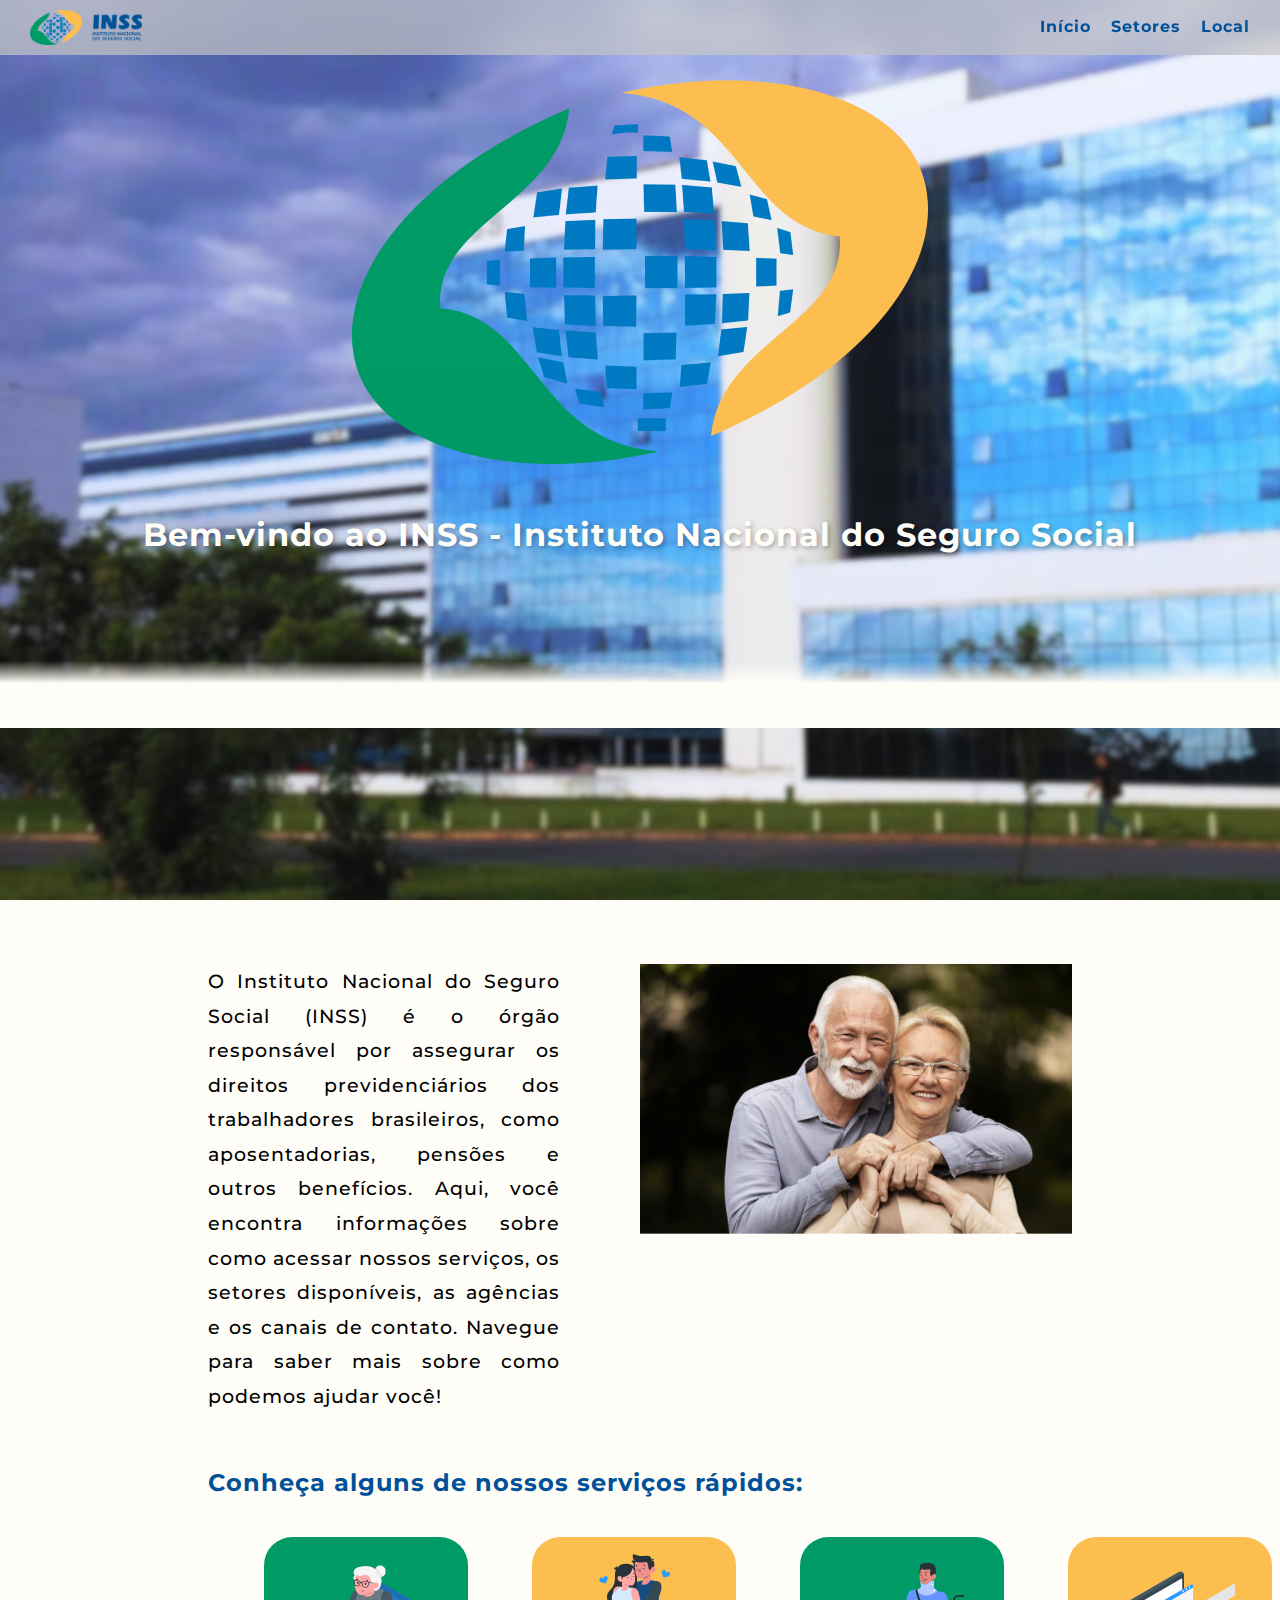
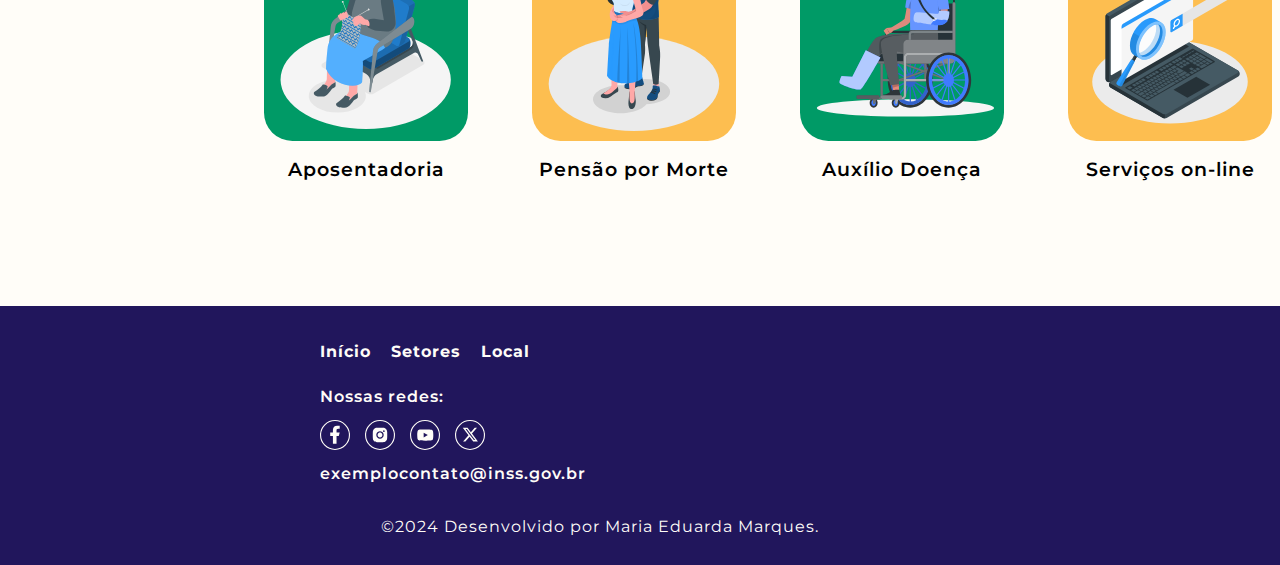
==== index.html @ 537c0dcf "Add files via upload" ====
<!DOCTYPE html>
<html lang="pt-br">

<head>
    <meta charset="UTF-8">
    <meta name="viewport" content="width=device-width, initial-scale=1.0">
    <title>Instituto Nacional do Seguro Social</title>
    <link rel="icon" href="/img/logo-menor.png" type="image/png">
    <link rel="stylesheet" href="/styles/home.css">
</head>

<body>
    <header>
        <div class="header">
            <img src="/img/inss-logo.png" alt="logo" class="logo">
            <nav>
                <ul class="nav_links">
                    <li><a href="index.html" class="active">Início</a></li>
                    <li><a href="setores.html">Setores</a></li>
                    <li><a href="local.html">Local</a></li>
                </ul>
            </nav>
        </div>
    </header>

    <section id="hero_container">
        <section class="background">
            <div class="hero">
                <div class="hero_image">
                    <img src="/img/logo-menor.png" alt="Logo INSS">
                </div>
                <div class="hero_title">
                    <h1>Bem-vindo ao INSS - Instituto Nacional do Seguro Social</h1>
                    <h3>Garantindo seus direitos e benefícios</h3>
                </div>
            </div>
            <div class="gradient"></div>
        </section>
    
        <section id="hero_content">    
            <section id="home_texts">
                <div class="paragraph_1">
                    <div class="paragraph_1_text">
                        <p>O Instituto Nacional do Seguro Social (INSS) é o órgão responsável por assegurar os direitos previdenciários dos trabalhadores brasileiros, como aposentadorias, pensões e outros benefícios. Aqui, você encontra informações sobre como acessar nossos serviços, os setores disponíveis, as agências e os canais de contato. Navegue para saber mais sobre como podemos ajudar você!</p>
                    </div>
                    <div class="image_p1">
                        <img src="/img/idosos 1.png" alt="humans_right_image">
                    </div>
                </div>
    
                <h2 class="mensagem">Conheça alguns de nossos serviços rápidos:</h2>
    
                <div class="servicos_rapidos">
                    <a href="setores.html#aposentadoria" class="item">
                        <div class="item_img">
                            <img src="/img/aposent.svg" alt="aposent">
                        </div>
                        <div class="serv_texto">
                            <p>Aposentadoria</p>
                        </div>
                    </a>
    
                    <a href="setores.html#pensao-por-morte" class="item">
                        <div class="item_img">
                            <img src="/img/pensao.svg" alt="pensao">
                        </div>
                        <div class="serv_texto">
                            <p>Pensão por Morte</p>
                        </div>
                    </a>
    
                    <a href="setores.html#auxilio-doenca" class="item">
                        <div class="item_img">
                            <img src="/img/aux-doenca.svg" alt="aux-doenca">
                        </div>
                        <div class="serv_texto">
                            <p>Auxílio Doença</p>
                        </div>
                    </a>
    
                    <a onclick="window.open('https://www.gov.br/pt-br/temas/meu-inss','_blank')" class="item">
                        <div class="item_img">
                            <img src="/img/servicos-online.svg" alt="serv-online">
                        </div>
                        <div class="serv_texto">
                            <p>Serviços on-line</p>
                        </div>
                    </a>
                </div>
    
            </section>
        </section>
        
    </section>
    
    <footer class="footer">
        <div class="footer_pages">
            <nav>
                <ul class="footer_nav_links">
                    <li><a href="index.html">Início</a></li>
                    <li><a href="setores.html">Setores</a></li>
                    <li><a href="local.html">Local</a></li>
                </ul>
            </nav>
        </div>

        <div class="footer_info">
            <div class="redes">
                <p>Nossas redes:</p>
                <nav>
                    <ul class="links_redes">
                        <div class="rede1">
                            <li><a onclick="window.open('https://www.facebook.com/@inss.gov/', '_blank')">
                                <img src="/img/Group 19.svg" alt="facebook">
                            </a></li>
                        </div>
        
                        <div class="rede2">
                            <li><a onclick="window.open('https://www.instagram.com/inss_oficial_gov/', '_blank')">
                                <img src="/img/Group 12.svg" alt="instagram">
                            </a></li>
                        </div>
                        
                        <div class="rede3">
                            <li><a onclick="window.open('https://www.youtube.com/@INSSOficial', '_blank')">
                                <img src="/img/Group 16.svg" alt="youtube">
                            </a></li>
                        </div>
                        
                        <div class="rede4">
                            <li><a onclick="window.open('https://x.com/INSS_oficial', '_blank')">
                                <img src="img/Group 14.svg" alt="x">
                            </a></li>
                        </div>
                    </ul>
                </nav>
                <p>exemplocontato@inss.gov.br</p>
            </div>
        </div>
        
        

        <div class="final">
            <img src="../img/logo.svg" alt="" class="footer_logo">
            <p>&copy2024 Desenvolvido por Maria Eduarda Marques.</p>
        </div>
    </footer>

    <script src="js/scripts.js"></script>
</body>
</html>
---- styles/home.css ----
@import url('https://fonts.googleapis.com/css2?family=Kablammo&family=Kreon:wght@300..700&family=Montserrat:ital,wght@0,100..900;1,100..900&display=swap');

/* Reset básico */
* {
    margin: 0;
    padding: 0;
    box-sizing: border-box;
}

body {
    background-color: #FFFDF8;
    color: black;
    font-family: "Montserrat", sans-serif;
    letter-spacing: 0.0625rem; /* 1px em rem */
    line-height: 1.8;
    text-align: justify;
    overflow-x: hidden;
}

/* HEADER */
.header {
    display: flex;
    justify-content: space-between;
    align-items: center;
    padding: 10px 30px;
    background-color: rgba(196, 196, 196, 0.7); /* Fundo semi-transparente */
    position: fixed;
    width: 100%;
    z-index: 10;
    backdrop-filter: blur(10px); /* Efeito de desfoque */
}

/* Logo */
.logo {
    width: 7rem;
    height: auto;
}

/* Links de navegação */
.nav_links {
    list-style: none;
    display: flex;
    gap: 20px;
}

.nav_links li a {
    color: #005197;
    text-decoration: none;
    font-weight: bold;
    transition: color 0.3s ease;
}

.nav_links li a:hover {
    color: #009A66;
}

/* HERO - PARALLAX */
header::before {
    content: "";
    position: absolute;
    top: 0;
    left: 0;
    width: 100%;
    background: rgba(0, 0, 0, 0.5); 
    z-index: 1;
}

.background {
    width: 100%; /* Garante que ocupe 100% da largura da tela */
    height: 100vh; /* Altura total da tela */
    background-image: url('/img/imagem-hero.png'); /* Certifique-se de que o caminho está correto */
    background-repeat: no-repeat; /* Não repete a imagem */
    background-size: cover; /* A imagem cobre todo o container */
    background-position: center; /* Centraliza a imagem */
    position: relative; /* Necessário para efeitos de layout */
}



.hero {
    position: relative;
    z-index: 2;
    display: flex;
    flex-direction: column;
    justify-content: center;
    align-items: center;
    text-align: center;
    background-image: image(imagem-hero);
}

/* Ajustar a imagem do hero_image para estar centralizada */
.hero_image img {
    width: 100%; /* Ajuste conforme necessário */
    max-width: 600px; /* Limita o tamanho máximo */
    height: auto;
    margin-top: 5rem;
    margin-bottom: 2rem; /* Espaço abaixo da imagem */
}

/* HERO TITLE - centralizar título e subtítulo */
.hero_title {
    display: flex;
    flex-direction: column;
    justify-content: center;
    align-items: center;
}

.hero_title h1 {
    font-size: 2rem;
    color: #FFFDF8;
    display: flex;
    margin-bottom: 0.5rem;
    justify-content: center;
    align-items: center;
    animation: fadeInUp 1.5s ease-out forwards;
    text-shadow: 2px 2px 5px rgba(0, 0, 0, 0.3);
}

.hero_title h3 {
    font-size: 1.5rem;
    color: #FFFDF8;
    font-weight: 600;
    margin-bottom: 0.1rem;
    opacity: 0;
    animation: fadeInUp 1.5s ease-out 0.5s forwards;
    text-shadow: 2px 2px 5px rgba(0, 0, 0, 0.3);
}

/* ANIMAÇÃO FADE-IN-UP */
@keyframes fadeInUp {
    from {
        transform: translateY(30px);
        opacity: 0;
    }
    to {
        transform: translateY(0);
        opacity: 1;
    }
}

.gradient {
    width: 100%;
    height: 7rem;
    background: linear-gradient(to bottom, transparent 40%, #FFFDF8 60%);
}

#hero_content {
    padding: 4rem 13rem 6.5rem 13rem;
}

/* PARÁGRAFOS */
.paragraph_1 {
    display: flex;
    gap: 5rem;
}

.paragraph_1_text {
    font-size: 1.2rem;
    font-weight: 500;
    width: 50%;
}

.image_p1 img {
    width: 27rem;
    height: auto;
}

.mensagem {
    margin-top: 3rem;
    color: #005197;
}

.servicos_rapidos {
    display: flex;
    gap: 1rem; 
    display: flex;
    justify-content: center;
    align-items: center;
    width: 70rem;
    gap: 4rem;
    margin: 0 auto;
    margin-top: 2rem;
    margin-bottom: 1rem;
}

.item {
    text-align: center;
    text-decoration: none;
    transition: transform 0.3s, box-shadow 0.3s;
}

.item:hover {
    transform: scale(1.05);
}

.item_img img {
    max-width: auto; /* Imagem responsiva */
    height: 12.75rem; /* 300px em rem */
}

.serv_texto {
    margin-top: 0.1rem; /* 8px em rem */
    font-size: 1.2rem; /* 24px em rem */
    font-weight: 600;
    color: #000;
}

.item:hover .serv_texto {
    color: #000; 
}

/* FOOTER */
.footer {
    background-color: #21165c;
    color: #FFFDF8;
    padding: 2rem 25rem 0.5rem 20rem;
}

.footer a {
    color: #FFFDF8;
    text-decoration: none;
    margin-bottom: 2rem;
}

.footer_nav_links {
    list-style: none;
    display: flex;
    gap: 20px;
    margin-bottom: 1rem;
}

.footer_nav_links li a {
    color: #FFFDF8;
    text-decoration: none;
    font-weight: bold;
    transition: color 0.3s ease;
}

.footer_nav_links li a:hover {
    color: #009A66;
}

.redes p {
    margin-bottom: 0.5rem;
    font-weight: 600;
}

.links_redes {
    list-style: none;
    display: flex;
    gap: 15px;
}

.rede1 img, .rede2 img, .rede3 img, .rede4 img {
    height: 30px;
}

.rede1 img:hover {
    background-color: #005197;
    border-radius: 50%;
}

.rede2 img:hover {
    background-color: #c40089;
    border-radius: 50%;
}

.rede3 img:hover {
    background-color: #9d0000;
    border-radius: 50%;
}

.rede4 img:hover {
    background-color: #000000;
    border-radius: 50%;
}

.final {
    display: grid;
    place-items: center;
    margin-top: 1rem;
    margin-bottom: 1rem;
}

.final img {
    transform: scale(1.2);
    margin-bottom: 0.5rem;
}
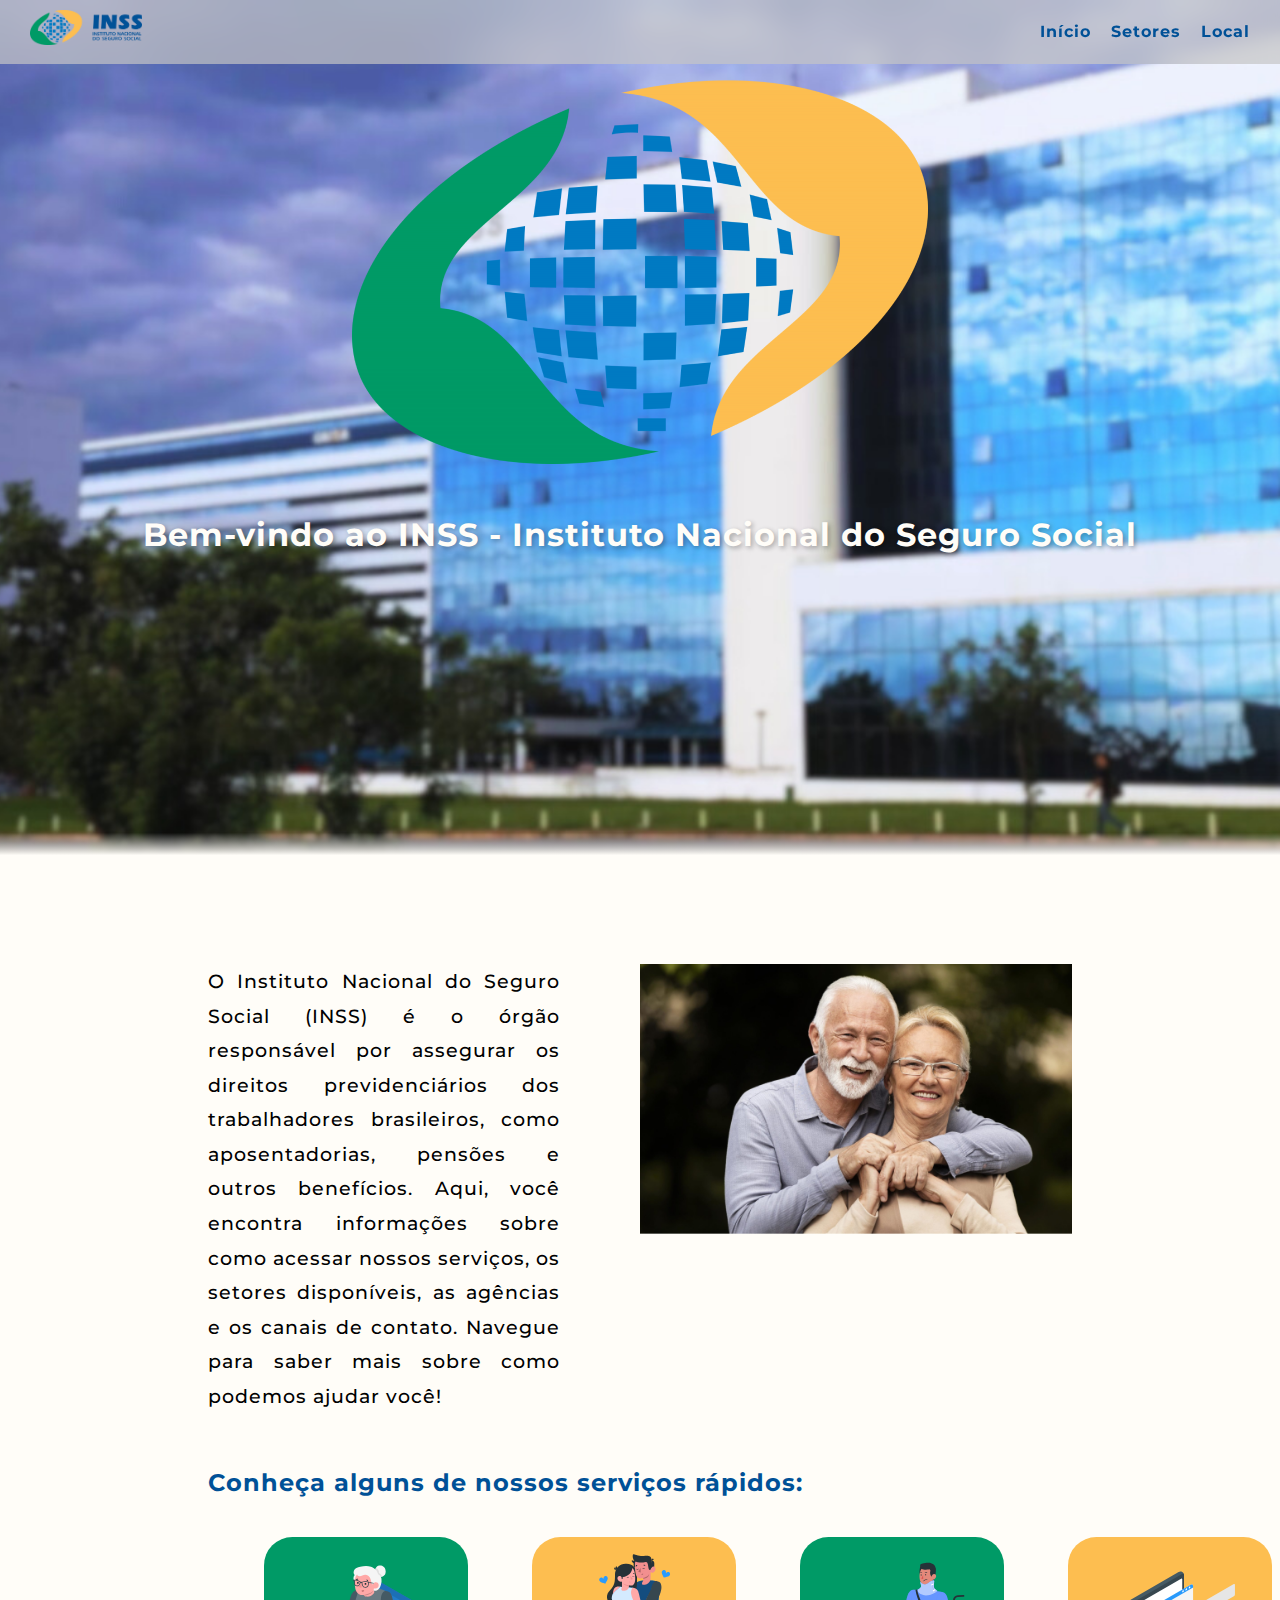
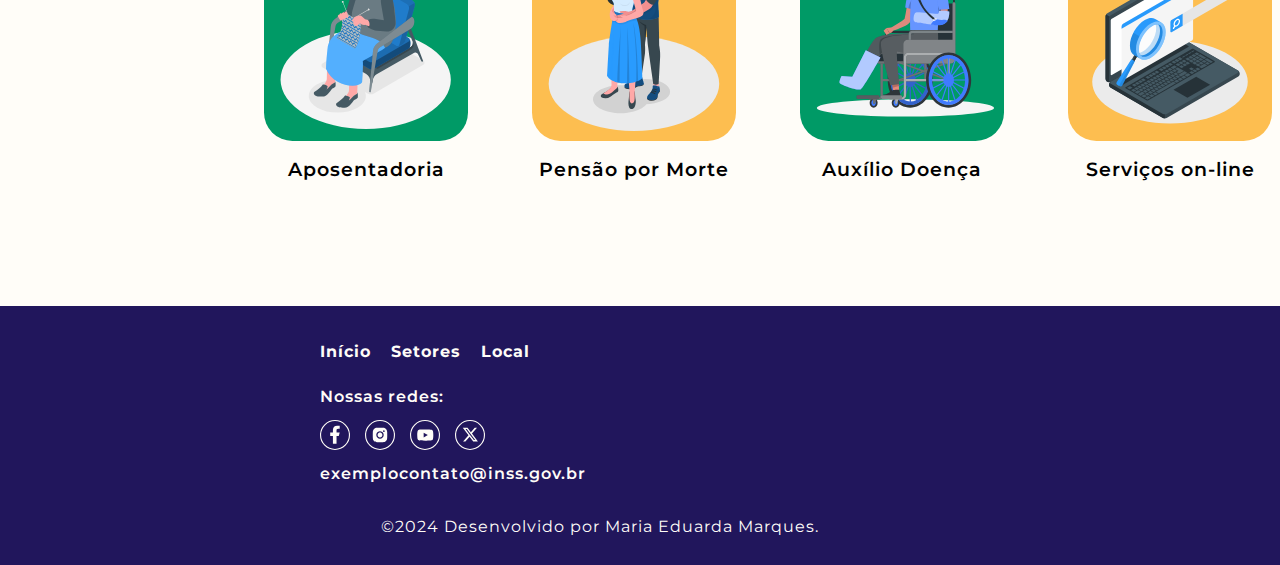
==== commit 2934a649: "corrigindo pequenos erros de responsividade" ====
--- a/index.html
+++ b/index.html
@@ -12,7 +12,9 @@
 <body>
     <header>
         <div class="header">
-            <img src="/img/inss-logo.png" alt="logo" class="logo">
+            <a href="index.html">
+                <img src="/img/inss-logo.png" alt="logo" class="logo">
+            </a>
             <nav>
                 <ul class="nav_links">
                     <li><a href="index.html" class="active">Início</a></li>
@@ -87,7 +89,6 @@
                         </div>
                     </a>
                 </div>
-    
             </section>
         </section>
         
--- a/styles/home.css
+++ b/styles/home.css
@@ -30,10 +30,14 @@
     backdrop-filter: blur(10px); /* Efeito de desfoque */
 }
 
-/* Logo */
 .logo {
     width: 7rem;
     height: auto;
+    transition: transform 0.3s ease-in-out;
+}
+
+.logo:hover {
+    transform: scale(1.1); 
 }
 
 /* Links de navegação */
@@ -66,13 +70,13 @@
 }
 
 .background {
-    width: 100%; /* Garante que ocupe 100% da largura da tela */
-    height: 100vh; /* Altura total da tela */
-    background-image: url('/img/imagem-hero.png'); /* Certifique-se de que o caminho está correto */
-    background-repeat: no-repeat; /* Não repete a imagem */
-    background-size: cover; /* A imagem cobre todo o container */
-    background-position: center; /* Centraliza a imagem */
-    position: relative; /* Necessário para efeitos de layout */
+    width: 100%;
+    height: 100vh;
+    background-image: url('/img/imagem-hero.png');
+    background-repeat: no-repeat;
+    background-size: cover;
+    background-position: center; 
+    position: relative;
 }
 
 
@@ -90,8 +94,8 @@
 
 /* Ajustar a imagem do hero_image para estar centralizada */
 .hero_image img {
-    width: 100%; /* Ajuste conforme necessário */
-    max-width: 600px; /* Limita o tamanho máximo */
+    width: 100%;
+    max-width: 600px;
     height: auto;
     margin-top: 5rem;
     margin-bottom: 2rem; /* Espaço abaixo da imagem */
@@ -142,6 +146,8 @@
     width: 100%;
     height: 7rem;
     background: linear-gradient(to bottom, transparent 40%, #FFFDF8 60%);
+    position: absolute;
+    bottom: 0;
 }
 
 #hero_content {
@@ -286,3 +292,281 @@
     transform: scale(1.2);
     margin-bottom: 0.5rem;
 }
+
+/* Media Query para telas pequenas */
+@media screen and (max-width: 360px) {
+    .header {
+        align-items: center;
+        padding: 15px 20px;
+        width: 360px
+    }
+    
+    .logo {
+        width: 5rem;
+    }
+
+    .nav_links {
+        flex-direction: row;
+        gap: 10px;
+    }
+
+    #hero_content {
+        padding: 3rem 1rem 6.5rem 1rem;
+    }
+
+    .background {
+        position: relative;
+        background-size: cover;
+        background-position: center;
+        background-repeat: no-repeat;
+        height: 600px;
+    }
+
+    .gradient {
+        position: absolute;
+        bottom: 0;
+        width: 100%;
+        height: 20%;
+        border: none;
+        margin: 0;
+        padding: 0; 
+    }
+
+    .hero {
+        display: flex;
+        flex-direction: column;
+        align-items: center;
+        text-align: center;
+        max-width: 350px;
+        margin-bottom: 20px;
+        margin-top: 0;
+    }
+    
+    .hero_image img {
+        width: 80%;
+        height: auto;
+        margin-bottom: 10px;
+    }
+    
+    .hero_title h1 {
+        font-size: 2.5rem
+        margin-bottom: 10px;
+    }
+    
+    .hero_title h3 {
+        font-size: 18px;
+    }
+    
+    #hero_content {
+        margin-top: 20px;
+        padding: 3rem 1rem 6.5rem 1rem;
+    }
+    
+    .paragraph_1 {
+        display: flex;
+        flex-direction: column;
+        align-items: center;
+        gap: 20px;
+    }
+    
+    .paragraph_1_text {
+        text-align: justify;
+        font-size: 1rem;
+        width: 100%
+    }
+    
+    .image_p1 img {
+        width: 100%;
+        max-width: 300px;
+        height: auto;
+    }
+    
+    .mensagem {
+        text-align: center;
+        font-size: 22px;
+        margin: 20px 0;
+    }
+    
+    .servicos_rapidos {
+        flex-direction: column;
+        justify-content: center;
+        gap: 5px;
+        width: 100%
+    }
+    
+    .servicos_rapidos .item {
+        width: 20%
+        text-align: center;
+        padding: 10px;
+    }
+    
+    .servicos_rapidos .item_img img {
+        width: 60%;
+        height: auto;
+    }
+    
+    .serv_texto p {
+        font-size: 1rem;
+    }
+    
+    .footer {
+        padding: 1rem 1rem 1rem 1rem;
+    }
+
+    .footer_nav_links {
+        flex-direction: row;
+        gap: 10px;
+        text-align: center;
+    }
+
+    .footer_info {
+        align-items: center
+    }
+
+    .links_redes {
+        flex-direction: row;
+        align-items: center;
+    }
+
+    .final p {
+        font-size: 10px;
+    }
+}
+
+
+/* Media Query para telas com 430px de largura (iPhone 15) */
+@media screen and (max-width: 430px) {
+        .header {
+        align-items: center;
+        padding: 15px 20px;
+        width: 430px;
+        width: 100%; /* Ajusta o comprimento do header à largura total da tela */
+        max-width: 100%; /* Previne restrições */
+    }
+    
+    .logo {
+        width: 5rem;
+    }
+
+    .nav_links {
+        flex-direction: row;
+        gap: 10px;
+    }
+
+    #hero_content {
+        padding: 3rem 1rem 6.5rem 1rem;
+    }
+
+    .background {
+        position: relative;
+        background-size: cover;
+        background-position: center;
+        background-repeat: no-repeat;
+        height: 650px;  /* Ajustei a altura da imagem de fundo */
+    }
+
+    .gradient {
+        position: absolute;
+        bottom: 0;
+        width: 100%;
+        height: 25%;  /* Ajustei para um gradiente mais visível */
+        border: none;
+        margin: 0;
+        padding: 0;
+    }
+
+    .hero {
+        flex-direction: column;
+        align-items: center;
+        text-align: center;
+        max-width: 380px;
+        margin-bottom: 20px;
+        margin-top: 0;
+    }
+    
+    .hero_image img {
+        width: 85%;  /* Aumentei a largura da imagem */
+        height: auto;
+        margin-bottom: 12px;  /* Ajustei o espaço inferior */
+    }
+    
+    .hero_title h1 {
+        font-size: 2.8rem;  /* Aumentei o tamanho da fonte */
+        margin-bottom: 12px;
+    }
+    
+    .hero_title h3 {
+        font-size: 20px;  /* Aumentei o tamanho da fonte */
+    }
+    
+    .paragraph_1 {
+        display: flex;
+        flex-direction: column;
+        align-items: center;
+        gap: 25px; 
+        width: 360px;
+    }
+        
+    .paragraph_1_text {
+        text-align: justify;
+        font-size: 1.1rem;  /* Aumentei o tamanho da fonte */
+        width: 100%;
+    }
+    
+    .image_p1 img {
+        width: 100%;
+        max-width: 320px;  /* Ajustei o tamanho máximo da imagem */
+        height: auto;
+    }
+    
+    .mensagem {
+        text-align: center;
+        font-size: 24px;  /* Aumentei o tamanho da fonte */
+        margin: 20px 0;
+    }
+    
+    .servicos_rapidos {
+        flex-direction: column;
+        justify-content: center;
+        gap: 8px;  /* Aumentei o gap entre os itens */
+        width: 100%;
+    }
+    
+    .servicos_rapidos .item {
+        width: 25%;  /* Aumentei a largura dos itens */
+        text-align: center;
+        padding: 12px;  /* Aumentei o padding para melhorar o layout */
+    }
+    
+    .servicos_rapidos .item_img img {
+        width: 70%;  /* Aumentei o tamanho da imagem dos itens */
+        height: auto;
+    }
+    
+    .serv_texto p {
+        font-size: 1.1rem;  /* Aumentei o tamanho da fonte */
+    }
+    
+    .footer {
+        padding: 1.5rem;
+    }
+
+    .footer_nav_links {
+        flex-direction: row;
+        gap: 15px;  /* Aumentei o gap entre os links do footer */
+        text-align: center;
+    }
+
+    .footer_info {
+        align-items: center;
+    }
+
+    .links_redes {
+        flex-direction: row;
+        align-items: center;
+    }
+
+    .final p {
+        font-size: 12px;  /* Aumentei o tamanho da fonte */
+    }
+}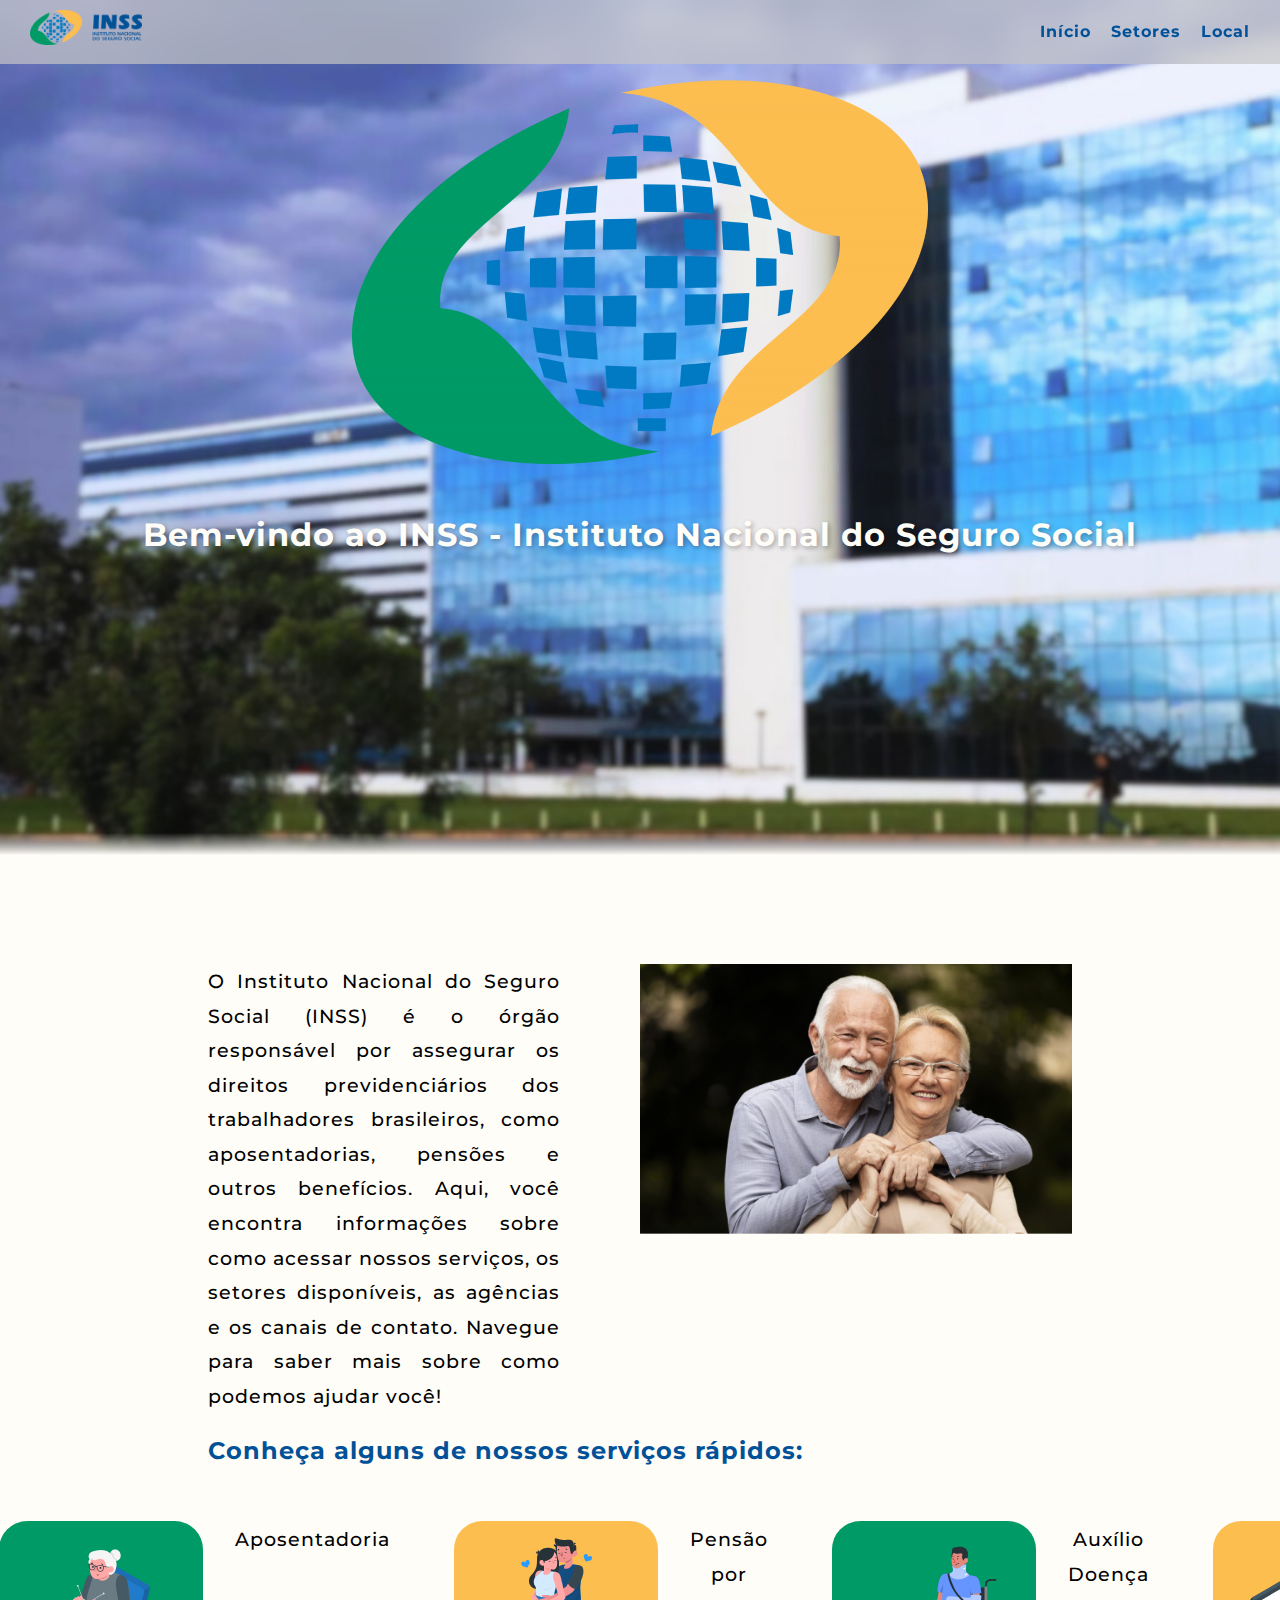
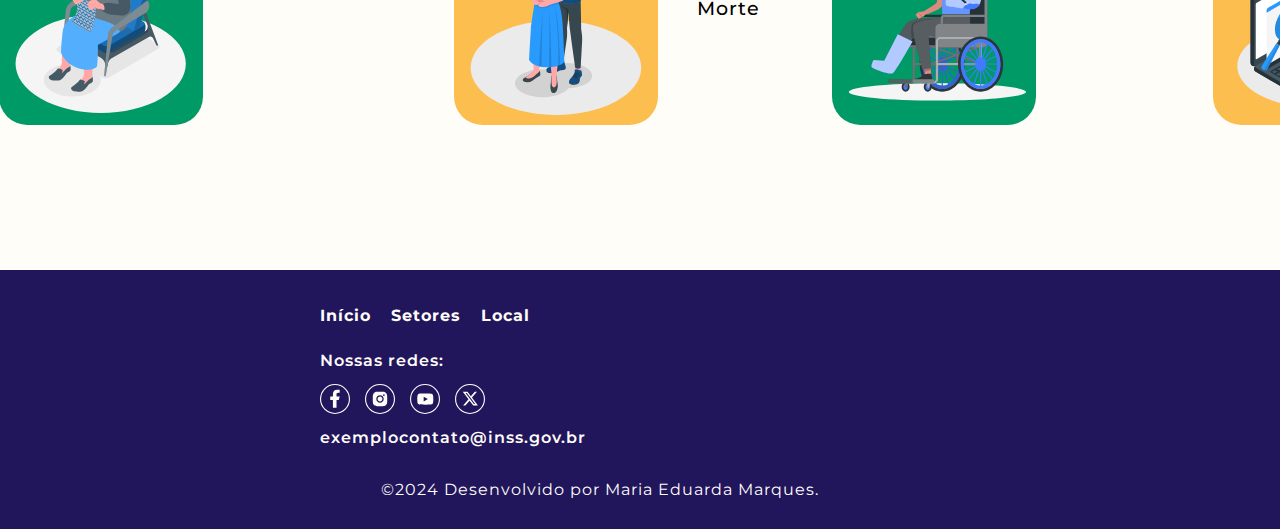
==== commit 69d2d502: "Add files via upload" ====
--- a/index.html
+++ b/index.html
@@ -5,8 +5,9 @@
     <meta charset="UTF-8">
     <meta name="viewport" content="width=device-width, initial-scale=1.0">
     <title>Instituto Nacional do Seguro Social</title>
-    <link rel="icon" href="/img/logo-menor.png" type="image/png">
+    <link rel="icon" href="/img/channels4_profile-removebg-preview.png" type="image/png">
     <link rel="stylesheet" href="/styles/home.css">
+    <link rel="stylesheet" href="/styles/media-queries.css">
 </head>
 
 <body>
@@ -17,7 +18,7 @@
             </a>
             <nav>
                 <ul class="nav_links">
-                    <li><a href="index.html" class="active">Início</a></li>
+                    <li><a href="index.html">Início</a></li>
                     <li><a href="setores.html">Setores</a></li>
                     <li><a href="local.html">Local</a></li>
                 </ul>
--- a/styles/home.css
+++ b/styles/home.css
@@ -79,8 +79,6 @@
     position: relative;
 }
 
-
-
 .hero {
     position: relative;
     z-index: 2;
@@ -293,101 +291,107 @@
     margin-bottom: 0.5rem;
 }
 
+
+@import url(/styles/setores.css);
+
 /* Media Query para telas pequenas */
 @media screen and (max-width: 360px) {
     .header {
-        align-items: center;
+        align-items: flex-start;
         padding: 15px 20px;
         width: 360px
     }
     
     .logo {
-        width: 5rem;
-    }
-
+    width: 5rem;
+    }
+    
     .nav_links {
-        flex-direction: row;
-        gap: 10px;
-    }
-
+    flex-direction: row;
+    gap: 10px;
+    }
+    
     #hero_content {
-        padding: 3rem 1rem 6.5rem 1rem;
-    }
-
+    padding: 3rem 1rem 6.5rem 1rem;
+    }
+    
     .background {
-        position: relative;
-        background-size: cover;
-        background-position: center;
-        background-repeat: no-repeat;
-        height: 600px;
-    }
-
+    position: relative;
+    background-size: cover;
+    background-position: center;
+    background-repeat: no-repeat;
+    height: 600px;
+    }
+    
     .gradient {
-        position: absolute;
-        bottom: 0;
-        width: 100%;
-        height: 20%;
-        border: none;
-        margin: 0;
-        padding: 0; 
-    }
-
+    position: absolute;
+    bottom: 0;
+    width: 100%;
+    height: 20%;
+    border: none;
+    margin: 0;
+    padding: 0; 
+    }
+    
     .hero {
-        display: flex;
-        flex-direction: column;
-        align-items: center;
-        text-align: center;
-        max-width: 350px;
-        margin-bottom: 20px;
-        margin-top: 0;
+    display: flex;
+    flex-direction: column;
+    align-items: center;
+    text-align: center;
+    max-width: 350px;
+    margin-bottom: 20px;
+    margin-top: 0;
     }
     
     .hero_image img {
-        width: 80%;
-        height: auto;
-        margin-bottom: 10px;
+    width: 80%;
+    height: auto;
+    margin-bottom: 10px;
     }
     
     .hero_title h1 {
-        font-size: 2.5rem
-        margin-bottom: 10px;
+    font-size: 1.8rem;
+    margin-bottom: 10px;
     }
     
     .hero_title h3 {
-        font-size: 18px;
+    font-size: 18px;
     }
     
     #hero_content {
-        margin-top: 20px;
-        padding: 3rem 1rem 6.5rem 1rem;
+    margin-top: 20px;
+    padding: 3rem 1rem 6.5rem 1rem;
     }
     
     .paragraph_1 {
         display: flex;
         flex-direction: column;
         align-items: center;
+        margin-bottom: 20px;
         gap: 20px;
     }
     
     .paragraph_1_text {
         text-align: justify;
         font-size: 1rem;
+        margin-bottom: 10px;
         width: 100%
     }
     
     .image_p1 img {
-        width: 100%;
-        max-width: 300px;
-        height: auto;
+    width: 100%;
+    max-width: 300px;
+    height: auto;
     }
     
     .mensagem {
-        text-align: center;
-        font-size: 22px;
-        margin: 20px 0;
+    text-align: center;
+    font-size: 22px;
+    margin: 10px 0;
     }
     
     .servicos_rapidos {
+        display: flex;
         flex-direction: column;
         justify-content: center;
         gap: 5px;
@@ -395,37 +399,47 @@
     }
     
     .servicos_rapidos .item {
-        width: 20%
+        width: 100%;
         text-align: center;
         padding: 10px;
     }
     
-    .servicos_rapidos .item_img img {
-        width: 60%;
+    .servicos_rapidos {
+        width: 80%;
         height: auto;
+        margin-bottom: 10px;
+    }
+
+    .item {
+        gap: 5px;
+    }
+
+    .item_img img {
+        width: 100%;
     }
     
     .serv_texto p {
         font-size: 1rem;
+        font-weight: 600 !important;
     }
     
     .footer {
-        padding: 1rem 1rem 1rem 1rem;
-    }
-
+    padding: 1rem 1rem 1rem 1rem;
+    }
+    
     .footer_nav_links {
-        flex-direction: row;
-        gap: 10px;
-        text-align: center;
-    }
-
+    flex-direction: row;
+    gap: 10px;
+    text-align: center;
+    }
+    
     .footer_info {
-        align-items: center
-    }
-
+    align-items: center
+    }
+    
     .links_redes {
-        flex-direction: row;
-        align-items: center;
+    flex-direction: row;
+    align-items: center;
     }
 
     .final p {
@@ -433,140 +447,3 @@
     }
 }
 
-
-/* Media Query para telas com 430px de largura (iPhone 15) */
-@media screen and (max-width: 430px) {
-        .header {
-        align-items: center;
-        padding: 15px 20px;
-        width: 430px;
-        width: 100%; /* Ajusta o comprimento do header à largura total da tela */
-        max-width: 100%; /* Previne restrições */
-    }
-    
-    .logo {
-        width: 5rem;
-    }
-
-    .nav_links {
-        flex-direction: row;
-        gap: 10px;
-    }
-
-    #hero_content {
-        padding: 3rem 1rem 6.5rem 1rem;
-    }
-
-    .background {
-        position: relative;
-        background-size: cover;
-        background-position: center;
-        background-repeat: no-repeat;
-        height: 650px;  /* Ajustei a altura da imagem de fundo */
-    }
-
-    .gradient {
-        position: absolute;
-        bottom: 0;
-        width: 100%;
-        height: 25%;  /* Ajustei para um gradiente mais visível */
-        border: none;
-        margin: 0;
-        padding: 0;
-    }
-
-    .hero {
-        flex-direction: column;
-        align-items: center;
-        text-align: center;
-        max-width: 380px;
-        margin-bottom: 20px;
-        margin-top: 0;
-    }
-    
-    .hero_image img {
-        width: 85%;  /* Aumentei a largura da imagem */
-        height: auto;
-        margin-bottom: 12px;  /* Ajustei o espaço inferior */
-    }
-    
-    .hero_title h1 {
-        font-size: 2.8rem;  /* Aumentei o tamanho da fonte */
-        margin-bottom: 12px;
-    }
-    
-    .hero_title h3 {
-        font-size: 20px;  /* Aumentei o tamanho da fonte */
-    }
-    
-    .paragraph_1 {
-        display: flex;
-        flex-direction: column;
-        align-items: center;
-        gap: 25px; 
-        width: 360px;
-    }
-        
-    .paragraph_1_text {
-        text-align: justify;
-        font-size: 1.1rem;  /* Aumentei o tamanho da fonte */
-        width: 100%;
-    }
-    
-    .image_p1 img {
-        width: 100%;
-        max-width: 320px;  /* Ajustei o tamanho máximo da imagem */
-        height: auto;
-    }
-    
-    .mensagem {
-        text-align: center;
-        font-size: 24px;  /* Aumentei o tamanho da fonte */
-        margin: 20px 0;
-    }
-    
-    .servicos_rapidos {
-        flex-direction: column;
-        justify-content: center;
-        gap: 8px;  /* Aumentei o gap entre os itens */
-        width: 100%;
-    }
-    
-    .servicos_rapidos .item {
-        width: 25%;  /* Aumentei a largura dos itens */
-        text-align: center;
-        padding: 12px;  /* Aumentei o padding para melhorar o layout */
-    }
-    
-    .servicos_rapidos .item_img img {
-        width: 70%;  /* Aumentei o tamanho da imagem dos itens */
-        height: auto;
-    }
-    
-    .serv_texto p {
-        font-size: 1.1rem;  /* Aumentei o tamanho da fonte */
-    }
-    
-    .footer {
-        padding: 1.5rem;
-    }
-
-    .footer_nav_links {
-        flex-direction: row;
-        gap: 15px;  /* Aumentei o gap entre os links do footer */
-        text-align: center;
-    }
-
-    .footer_info {
-        align-items: center;
-    }
-
-    .links_redes {
-        flex-direction: row;
-        align-items: center;
-    }
-
-    .final p {
-        font-size: 12px;  /* Aumentei o tamanho da fonte */
-    }
-}--- a/styles/media-queries.css
+++ b/styles/media-queries.css
@@ -0,0 +1,158 @@
+@import url(/styles/home.css);
+@import url(/styles/setores.css);
+@import url(/styles/local.css);
+
+
+/* Media Query para telas pequenas */
+@media screen and (max-width: 360px) {
+    .header {
+        align-items: flex-start;
+        padding: 15px 20px;
+        width: 360px
+    }
+    
+    .logo {
+    width: 5rem;
+    }
+    
+    .nav_links {
+    flex-direction: row;
+    gap: 10px;
+    }
+    
+    #hero_content {
+    padding: 3rem 1rem 6.5rem 1rem;
+    }
+    
+    .background {
+    position: relative;
+    background-size: cover;
+    background-position: center;
+    background-repeat: no-repeat;
+    height: 600px;
+    }
+    
+    .gradient {
+    position: absolute;
+    bottom: 0;
+    width: 100%;
+    height: 20%;
+    border: none;
+    margin: 0;
+    padding: 0; 
+    }
+    
+    .hero {
+    display: flex;
+    flex-direction: column;
+    align-items: center;
+    text-align: center;
+    max-width: 350px;
+    margin-bottom: 20px;
+    margin-top: 0;
+    }
+    
+    .hero_image img {
+    width: 80%;
+    height: auto;
+    margin-bottom: 10px;
+    }
+    
+    .hero_title h1 {
+    font-size: 1.8rem;
+    margin-bottom: 10px;
+    }
+    
+    .hero_title h3 {
+    font-size: 18px;
+    }
+    
+    #hero_content {
+    margin-top: 20px;
+    padding: 3rem 1rem 6.5rem 1rem;
+    }
+    
+    .paragraph_1 {
+        display: flex;
+        flex-direction: column;
+        align-items: center;
+        margin-bottom: 20px;
+        gap: 20px;
+    }
+    
+    .paragraph_1_text {
+        text-align: justify;
+        font-size: 1rem;
+        margin-bottom: 10px;
+        width: 100%
+    }
+    
+    .image_p1 img {
+    width: 100%;
+    max-width: 300px;
+    height: auto;
+    }
+    
+    .mensagem {
+    text-align: center;
+    font-size: 22px;
+    margin: 10px 0;
+    }
+    
+    .servicos_rapidos {
+        display: flex;
+        flex-direction: column;
+        justify-content: center;
+        gap: 5px;
+        width: 100%
+    }
+    
+    .servicos_rapidos .item {
+        width: 100%;
+        text-align: center;
+        padding: 10px;
+    }
+    
+    .servicos_rapidos {
+        width: 80%;
+        height: auto;
+        margin-bottom: 10px;
+    }
+
+    .item {
+        gap: 5px;
+    }
+
+    .item_img img {
+        width: 100%;
+    }
+    
+    .serv_texto p {
+        font-size: 1rem;
+        font-weight: 600 !important;
+    }
+    
+    .footer {
+    padding: 1rem 1rem 1rem 1rem;
+    }
+    
+    .footer_nav_links {
+    flex-direction: row;
+    gap: 10px;
+    text-align: center;
+    }
+    
+    .footer_info {
+    align-items: center
+    }
+    
+    .links_redes {
+    flex-direction: row;
+    align-items: center;
+    }
+
+    .final p {
+        font-size: 10px;
+    }
+}
+
